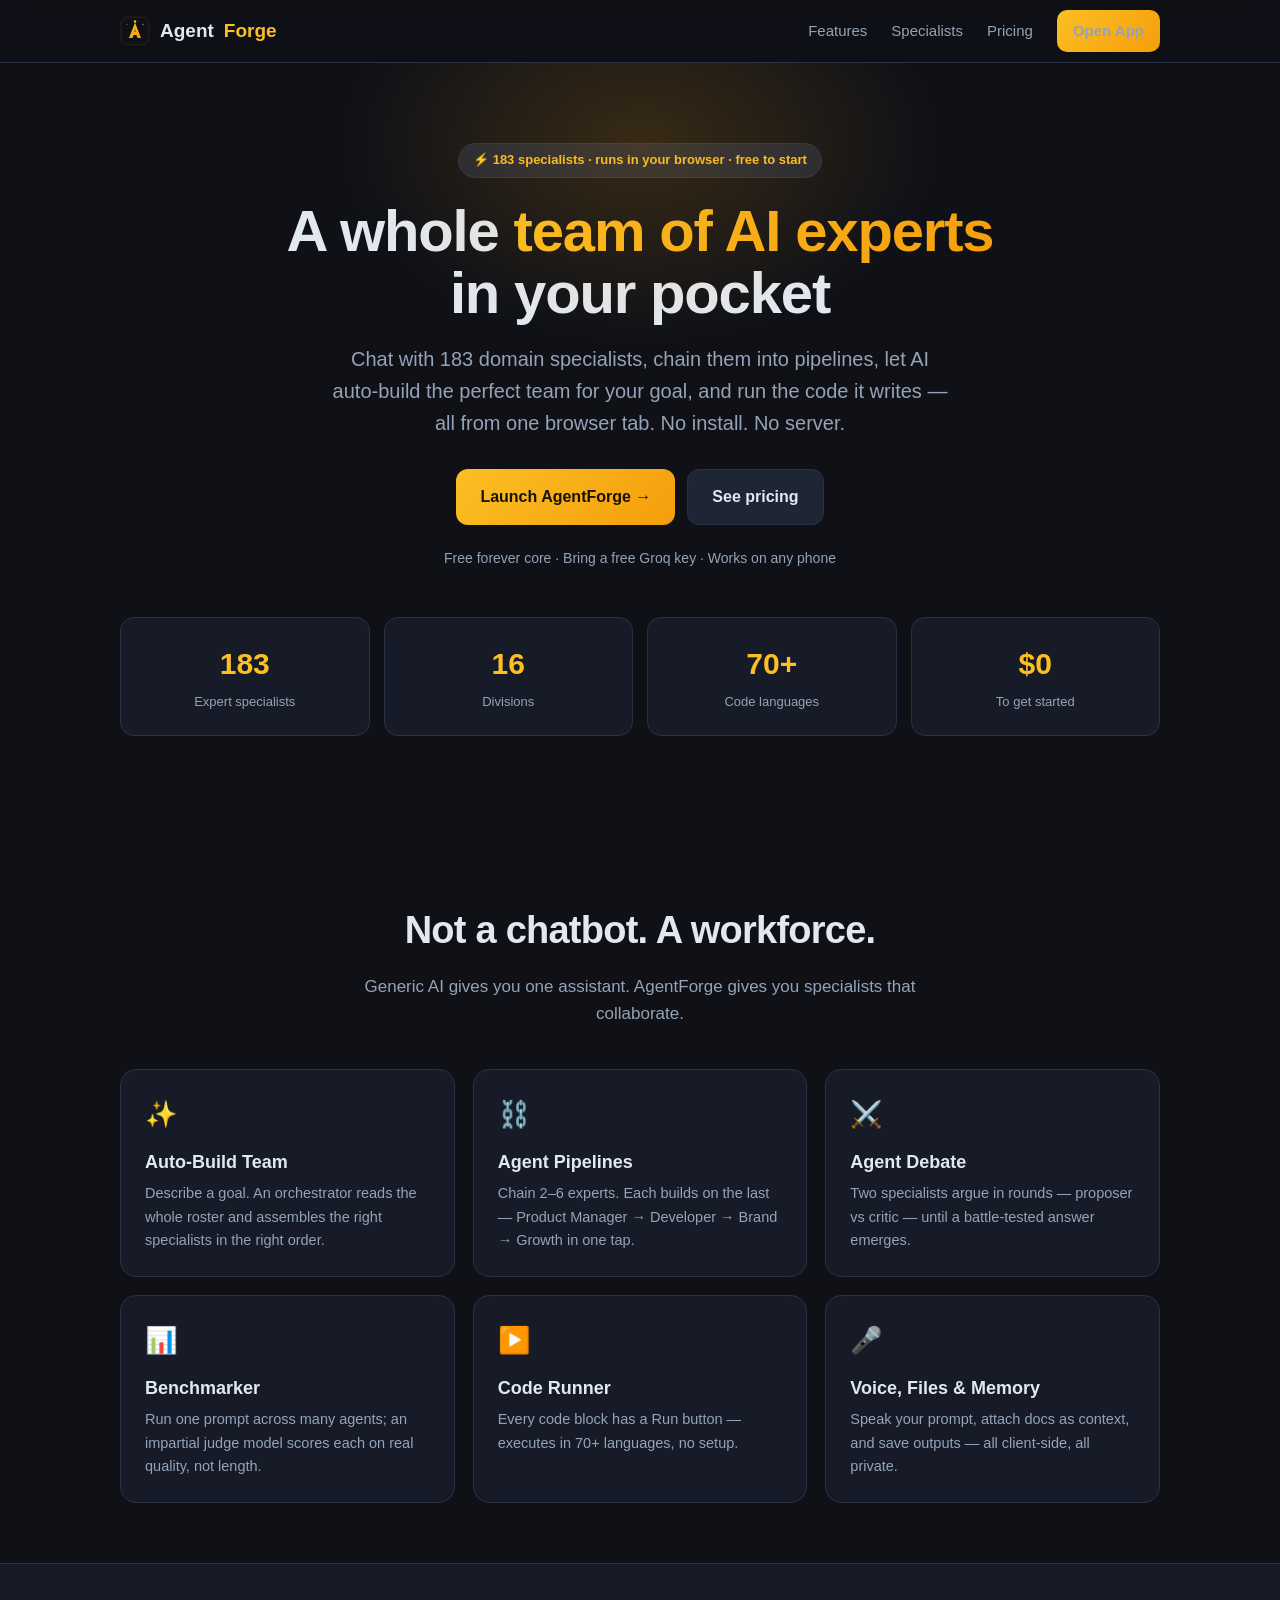
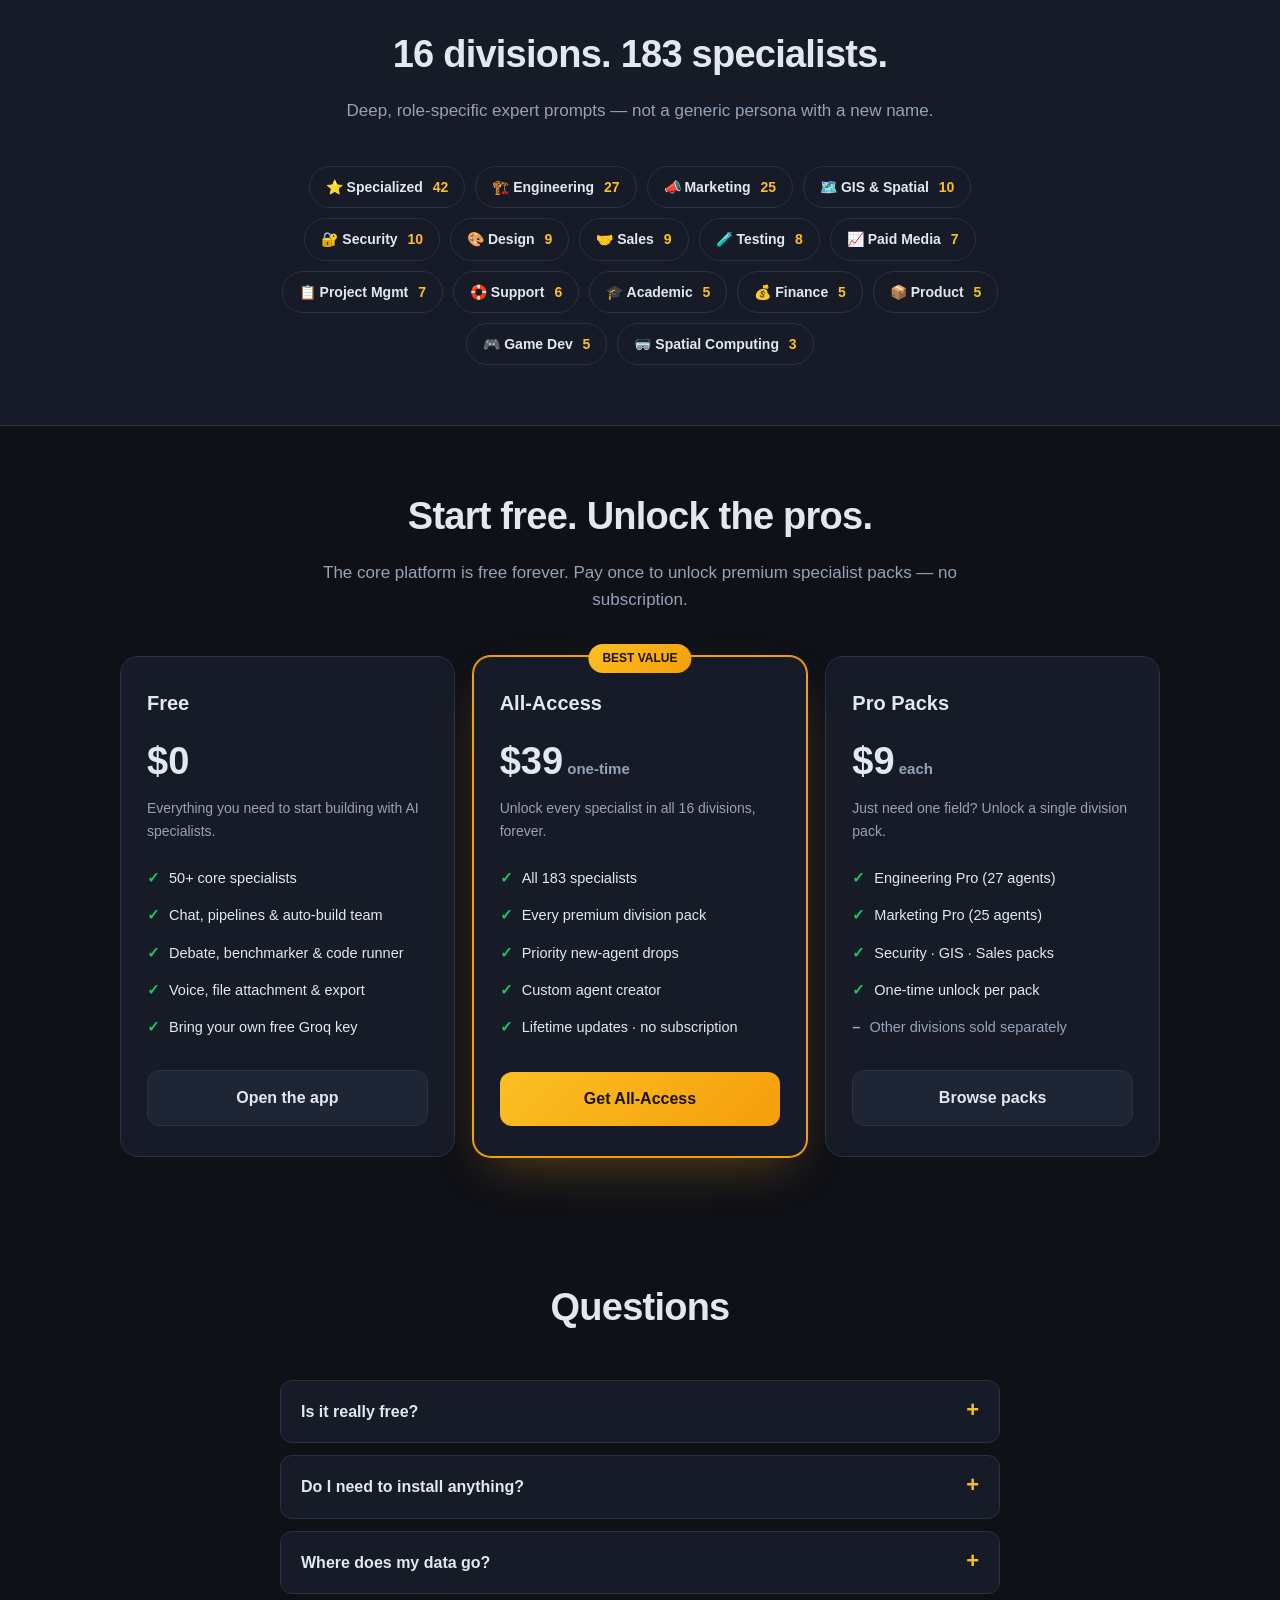
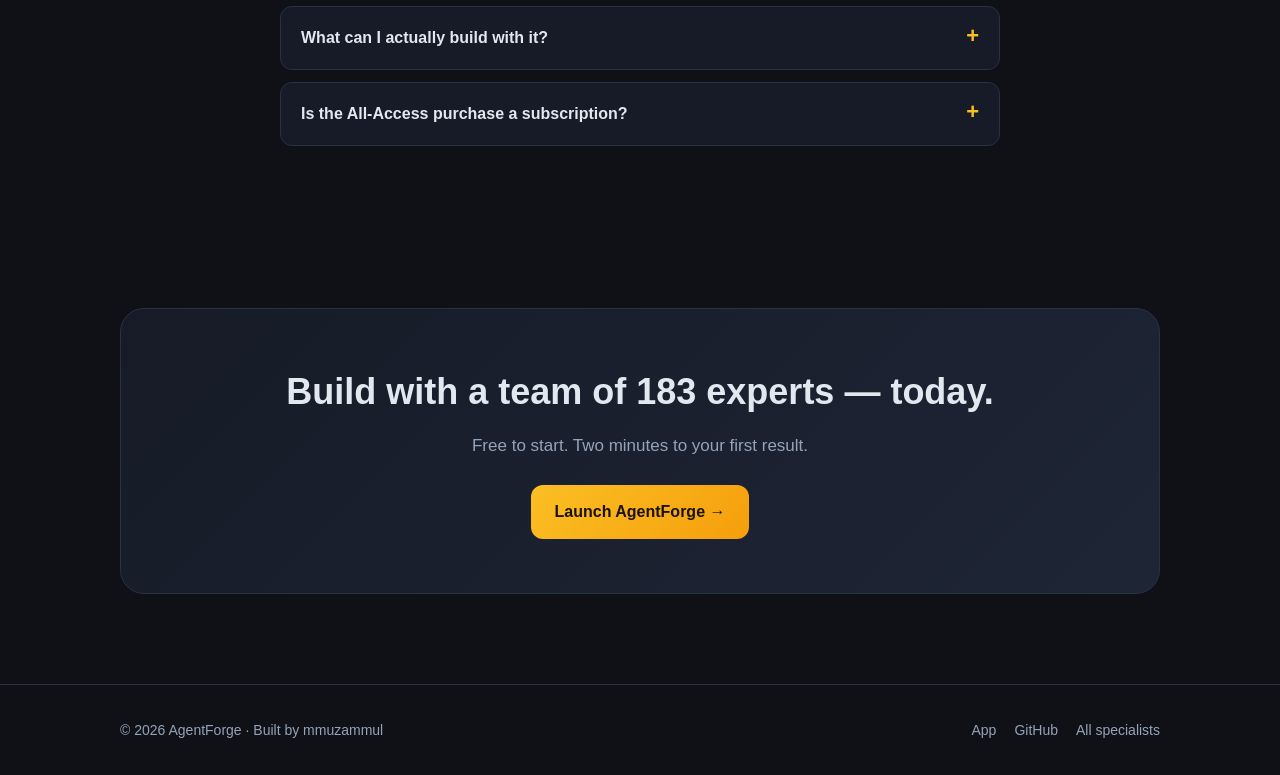
==== landing.html @ 8cb256bb "Add PWA support and marketing landing page - PWA: manifest, service worker (offline shell + runtime " ====
<!DOCTYPE html>
<html lang="en">
<head>
<meta charset="UTF-8"/>
<meta name="viewport" content="width=device-width,initial-scale=1,viewport-fit=cover"/>
<title>AgentForge — 183 AI Specialists in Your Browser</title>
<meta name="description" content="183 expert AI specialists, agent pipelines, auto-built teams, debate, and a code runner — all running in your browser. Free to start."/>
<link rel="icon" type="image/png" sizes="32x32" href="assets/favicon-32.png"/>
<link rel="apple-touch-icon" href="assets/apple-touch-icon.png"/>
<meta name="theme-color" content="#0f1117"/>
<!-- Open Graph / social sharing -->
<meta property="og:type" content="website"/>
<meta property="og:title" content="AgentForge — 183 AI Specialists in Your Browser"/>
<meta property="og:description" content="Agent pipelines, auto-built teams, debate, and a code runner. Free to start, runs in your browser."/>
<meta property="og:image" content="assets/icon-512.png"/>
<meta property="og:url" content="https://mmuzammul.github.io/Agi-forge/landing.html"/>
<meta name="twitter:card" content="summary_large_image"/>
<style>
*{box-sizing:border-box;margin:0;padding:0}
:root{
  --bg:#0f1117;--bg2:#161b27;--bg3:#1e2535;--border:#2a3145;
  --text:#e2e8f0;--text2:#94a3b8;--accent:#f59e0b;--accent2:#fbbf24;--green:#22c55e;
}
html{scroll-behavior:smooth}
body{font-family:-apple-system,BlinkMacSystemFont,'Segoe UI',Roboto,sans-serif;background:var(--bg);color:var(--text);line-height:1.6;-webkit-font-smoothing:antialiased}
a{color:inherit;text-decoration:none}
.wrap{max-width:1080px;margin:0 auto;padding:0 20px}
.btn{display:inline-flex;align-items:center;gap:8px;font-weight:700;border-radius:12px;padding:14px 24px;font-size:16px;cursor:pointer;border:none;transition:transform .12s ease,filter .12s ease}
.btn:hover{transform:translateY(-2px)}
.btn-primary{background:linear-gradient(135deg,var(--accent2),var(--accent));color:#1a1205}
.btn-primary:hover{filter:brightness(1.06)}
.btn-ghost{background:var(--bg3);color:var(--text);border:1px solid var(--border)}

/* Nav */
nav{position:sticky;top:0;z-index:20;background:rgba(15,17,23,.82);backdrop-filter:blur(12px);border-bottom:1px solid var(--border)}
nav .wrap{display:flex;align-items:center;justify-content:space-between;height:62px}
.brand{display:flex;align-items:center;gap:10px;font-weight:800;font-size:19px}
.brand img{width:30px;height:30px}
.brand span{color:var(--accent2)}
.nav-links{display:flex;align-items:center;gap:24px}
.nav-links a{color:var(--text2);font-size:15px}
.nav-links a:hover{color:var(--text)}
.nav-cta{background:linear-gradient(135deg,var(--accent2),var(--accent));color:#1a1205;padding:9px 16px;border-radius:10px;font-weight:700}
@media(max-width:720px){.nav-links a:not(.nav-cta){display:none}}

/* Hero */
.hero{text-align:center;padding:80px 0 56px;position:relative;overflow:hidden}
.hero::before{content:"";position:absolute;top:-120px;left:50%;transform:translateX(-50%);width:600px;height:400px;background:radial-gradient(ellipse,rgba(245,158,11,.18),transparent 70%);pointer-events:none}
.pill{display:inline-block;background:var(--bg3);border:1px solid var(--border);color:var(--accent2);font-size:13px;font-weight:600;padding:6px 14px;border-radius:99px;margin-bottom:22px}
.hero h1{font-size:clamp(34px,6vw,58px);line-height:1.08;font-weight:850;letter-spacing:-.02em;margin-bottom:18px}
.hero h1 em{font-style:normal;background:linear-gradient(135deg,var(--accent2),var(--accent));-webkit-background-clip:text;background-clip:text;color:transparent}
.hero p.sub{font-size:clamp(16px,2.4vw,20px);color:var(--text2);max-width:620px;margin:0 auto 30px}
.cta-row{display:flex;gap:12px;justify-content:center;flex-wrap:wrap}
.trust{margin-top:22px;color:var(--text2);font-size:14px}

/* Stats */
.stats{display:grid;grid-template-columns:repeat(4,1fr);gap:14px;margin:48px 0}
.stat{background:var(--bg2);border:1px solid var(--border);border-radius:14px;padding:22px 14px;text-align:center}
.stat .n{font-size:30px;font-weight:850;color:var(--accent2)}
.stat .l{font-size:13px;color:var(--text2);margin-top:4px}
@media(max-width:600px){.stats{grid-template-columns:repeat(2,1fr)}}

/* Sections */
section{padding:60px 0}
.sec-head{text-align:center;max-width:640px;margin:0 auto 42px}
.sec-head h2{font-size:clamp(26px,4vw,38px);font-weight:800;letter-spacing:-.02em;margin-bottom:12px}
.sec-head p{color:var(--text2);font-size:17px}

/* Features grid */
.grid{display:grid;grid-template-columns:repeat(3,1fr);gap:18px}
@media(max-width:860px){.grid{grid-template-columns:repeat(2,1fr)}}
@media(max-width:560px){.grid{grid-template-columns:1fr}}
.card{background:var(--bg2);border:1px solid var(--border);border-radius:16px;padding:24px;transition:border-color .15s ease,transform .15s ease}
.card:hover{border-color:var(--accent);transform:translateY(-3px)}
.card .ico{font-size:26px;margin-bottom:12px}
.card h3{font-size:18px;margin-bottom:6px}
.card p{color:var(--text2);font-size:14.5px}

/* Divisions */
.divs{display:flex;flex-wrap:wrap;gap:10px;justify-content:center;max-width:760px;margin:0 auto}
.chip{background:var(--bg2);border:1px solid var(--border);border-radius:99px;padding:9px 16px;font-size:14px;font-weight:600}
.chip b{color:var(--accent2);margin-left:6px}

/* Pricing */
.prices{display:grid;grid-template-columns:repeat(3,1fr);gap:18px;align-items:stretch}
@media(max-width:860px){.prices{grid-template-columns:1fr}}
.price{background:var(--bg2);border:1px solid var(--border);border-radius:18px;padding:30px 26px;display:flex;flex-direction:column}
.price.feat{border-color:var(--accent);box-shadow:0 0 0 1px var(--accent),0 20px 50px -20px rgba(245,158,11,.4);position:relative}
.price .tag{position:absolute;top:-13px;left:50%;transform:translateX(-50%);background:linear-gradient(135deg,var(--accent2),var(--accent));color:#1a1205;font-size:12px;font-weight:800;padding:5px 14px;border-radius:99px}
.price h3{font-size:20px;margin-bottom:6px}
.price .amt{font-size:38px;font-weight:850;margin:6px 0}
.price .amt small{font-size:15px;color:var(--text2);font-weight:600}
.price .desc{color:var(--text2);font-size:14px;margin-bottom:18px;min-height:40px}
.price ul{list-style:none;margin:0 0 24px;flex:1}
.price li{padding:7px 0;font-size:14.5px;display:flex;gap:9px;align-items:flex-start}
.price li::before{content:"✓";color:var(--green);font-weight:800}
.price li.off{color:var(--text2)}
.price li.off::before{content:"–";color:var(--text2)}
.price .btn{width:100%;justify-content:center}

/* FAQ */
.faq{max-width:760px;margin:0 auto}
details{background:var(--bg2);border:1px solid var(--border);border-radius:12px;padding:18px 20px;margin-bottom:12px}
details summary{font-weight:700;cursor:pointer;font-size:16px;list-style:none;display:flex;justify-content:space-between}
details summary::after{content:"+";color:var(--accent2);font-size:22px;line-height:1}
details[open] summary::after{content:"−"}
details p{color:var(--text2);margin-top:12px;font-size:15px}

/* Final CTA */
.final{text-align:center;background:linear-gradient(135deg,var(--bg2),var(--bg3));border:1px solid var(--border);border-radius:24px;padding:54px 24px;margin:30px 0}
.final h2{font-size:clamp(26px,4vw,36px);font-weight:850;margin-bottom:12px}
.final p{color:var(--text2);font-size:17px;margin-bottom:26px}

footer{border-top:1px solid var(--border);padding:34px 0;color:var(--text2);font-size:14px}
footer .wrap{display:flex;justify-content:space-between;flex-wrap:wrap;gap:14px}
footer a{color:var(--text2)}footer a:hover{color:var(--text)}
</style>
</head>
<body>

<nav><div class="wrap">
  <a class="brand" href="#top"><img src="assets/logo.svg" alt=""/>Agent<span>Forge</span></a>
  <div class="nav-links">
    <a href="#features">Features</a>
    <a href="#roster">Specialists</a>
    <a href="#pricing">Pricing</a>
    <a class="nav-cta" href="index.html">Open App</a>
  </div>
</div></nav>

<header class="hero" id="top"><div class="wrap">
  <div class="pill">⚡ 183 specialists · runs in your browser · free to start</div>
  <h1>A whole <em>team of AI experts</em><br/>in your pocket</h1>
  <p class="sub">Chat with 183 domain specialists, chain them into pipelines, let AI auto-build the perfect team for your goal, and run the code it writes — all from one browser tab. No install. No server.</p>
  <div class="cta-row">
    <a class="btn btn-primary" href="index.html">Launch AgentForge →</a>
    <a class="btn btn-ghost" href="#pricing">See pricing</a>
  </div>
  <div class="trust">Free forever core · Bring a free Groq key · Works on any phone</div>

  <div class="stats">
    <div class="stat"><div class="n">183</div><div class="l">Expert specialists</div></div>
    <div class="stat"><div class="n">16</div><div class="l">Divisions</div></div>
    <div class="stat"><div class="n">70+</div><div class="l">Code languages</div></div>
    <div class="stat"><div class="n">$0</div><div class="l">To get started</div></div>
  </div>
</div></header>

<section id="features"><div class="wrap">
  <div class="sec-head">
    <h2>Not a chatbot. A workforce.</h2>
    <p>Generic AI gives you one assistant. AgentForge gives you specialists that collaborate.</p>
  </div>
  <div class="grid">
    <div class="card"><div class="ico">✨</div><h3>Auto-Build Team</h3><p>Describe a goal. An orchestrator reads the whole roster and assembles the right specialists in the right order.</p></div>
    <div class="card"><div class="ico">⛓️</div><h3>Agent Pipelines</h3><p>Chain 2–6 experts. Each builds on the last — Product Manager → Developer → Brand → Growth in one tap.</p></div>
    <div class="card"><div class="ico">⚔️</div><h3>Agent Debate</h3><p>Two specialists argue in rounds — proposer vs critic — until a battle-tested answer emerges.</p></div>
    <div class="card"><div class="ico">📊</div><h3>Benchmarker</h3><p>Run one prompt across many agents; an impartial judge model scores each on real quality, not length.</p></div>
    <div class="card"><div class="ico">▶️</div><h3>Code Runner</h3><p>Every code block has a Run button — executes in 70+ languages, no setup.</p></div>
    <div class="card"><div class="ico">🎤</div><h3>Voice, Files & Memory</h3><p>Speak your prompt, attach docs as context, and save outputs — all client-side, all private.</p></div>
  </div>
</div></section>

<section id="roster" style="background:var(--bg2);border-block:1px solid var(--border)"><div class="wrap">
  <div class="sec-head">
    <h2>16 divisions. 183 specialists.</h2>
    <p>Deep, role-specific expert prompts — not a generic persona with a new name.</p>
  </div>
  <div class="divs">
    <div class="chip">⭐ Specialized <b>42</b></div>
    <div class="chip">🏗️ Engineering <b>27</b></div>
    <div class="chip">📣 Marketing <b>25</b></div>
    <div class="chip">🗺️ GIS & Spatial <b>10</b></div>
    <div class="chip">🔐 Security <b>10</b></div>
    <div class="chip">🎨 Design <b>9</b></div>
    <div class="chip">🤝 Sales <b>9</b></div>
    <div class="chip">🧪 Testing <b>8</b></div>
    <div class="chip">📈 Paid Media <b>7</b></div>
    <div class="chip">📋 Project Mgmt <b>7</b></div>
    <div class="chip">🛟 Support <b>6</b></div>
    <div class="chip">🎓 Academic <b>5</b></div>
    <div class="chip">💰 Finance <b>5</b></div>
    <div class="chip">📦 Product <b>5</b></div>
    <div class="chip">🎮 Game Dev <b>5</b></div>
    <div class="chip">🥽 Spatial Computing <b>3</b></div>
  </div>
</div></section>

<section id="pricing"><div class="wrap">
  <div class="sec-head">
    <h2>Start free. Unlock the pros.</h2>
    <p>The core platform is free forever. Pay once to unlock premium specialist packs — no subscription.</p>
  </div>
  <div class="prices">
    <div class="price">
      <h3>Free</h3>
      <div class="amt">$0</div>
      <div class="desc">Everything you need to start building with AI specialists.</div>
      <ul>
        <li>50+ core specialists</li>
        <li>Chat, pipelines & auto-build team</li>
        <li>Debate, benchmarker & code runner</li>
        <li>Voice, file attachment & export</li>
        <li>Bring your own free Groq key</li>
      </ul>
      <a class="btn btn-ghost" href="index.html">Open the app</a>
    </div>
    <div class="price feat">
      <div class="tag">BEST VALUE</div>
      <h3>All-Access</h3>
      <div class="amt">$39<small> one-time</small></div>
      <div class="desc">Unlock every specialist in all 16 divisions, forever.</div>
      <ul>
        <li>All 183 specialists</li>
        <li>Every premium division pack</li>
        <li>Priority new-agent drops</li>
        <li>Custom agent creator</li>
        <li>Lifetime updates · no subscription</li>
      </ul>
      <a class="btn btn-primary" href="#" data-buy="all-access">Get All-Access</a>
    </div>
    <div class="price">
      <h3>Pro Packs</h3>
      <div class="amt">$9<small> each</small></div>
      <div class="desc">Just need one field? Unlock a single division pack.</div>
      <ul>
        <li>Engineering Pro (27 agents)</li>
        <li>Marketing Pro (25 agents)</li>
        <li>Security · GIS · Sales packs</li>
        <li>One-time unlock per pack</li>
        <li class="off">Other divisions sold separately</li>
      </ul>
      <a class="btn btn-ghost" href="#" data-buy="packs">Browse packs</a>
    </div>
  </div>
</div></section>

<section><div class="wrap faq">
  <div class="sec-head"><h2>Questions</h2></div>
  <details><summary>Is it really free?</summary><p>Yes. The core app and 50+ specialists are free forever. You connect your own free Groq API key (no credit card) and you're running. Premium specialist packs are an optional one-time purchase.</p></details>
  <details><summary>Do I need to install anything?</summary><p>No. AgentForge runs entirely in your browser. On mobile you can tap "Add to Home Screen" to use it like a native app, with offline support.</p></details>
  <details><summary>Where does my data go?</summary><p>Nowhere we control. There's no backend — your API key, chats, and memory live in your browser's local storage. The only network calls are to your AI provider and optional search/code-execution services.</p></details>
  <details><summary>What can I actually build with it?</summary><p>Product launches, marketing campaigns, code and architecture, security reviews, GIS analysis, financial models, game design docs — anything the 183 specialists cover, often by chaining several together in a pipeline.</p></details>
  <details><summary>Is the All-Access purchase a subscription?</summary><p>No. It's a one-time payment that unlocks every specialist plus lifetime updates.</p></details>
</div></section>

<section><div class="wrap">
  <div class="final">
    <h2>Build with a team of 183 experts — today.</h2>
    <p>Free to start. Two minutes to your first result.</p>
    <a class="btn btn-primary" href="index.html">Launch AgentForge →</a>
  </div>
</div></section>

<footer><div class="wrap">
  <div>© 2026 AgentForge · Built by mmuzammul</div>
  <div style="display:flex;gap:18px">
    <a href="index.html">App</a>
    <a href="https://github.com/MMUZAMMUL/Agi-forge">GitHub</a>
    <a href="docs/AGENTS.md">All specialists</a>
  </div>
</div></footer>

<script>
/* Wire purchase buttons to your storefront (Gumroad / Lemon Squeezy).
   Replace the URLs below with your real product links when ready. */
const STORE = {
  'all-access': '', // e.g. 'https://yourname.gumroad.com/l/agentforge-all'
  'packs':      ''  // e.g. 'https://yourname.gumroad.com/agentforge'
};
document.querySelectorAll('[data-buy]').forEach(el=>{
  el.addEventListener('click',e=>{
    const url=STORE[el.dataset.buy];
    if(url){ e.preventDefault(); window.location.href=url; }
    else{ e.preventDefault(); alert('Storefront coming soon — connect your Gumroad/Lemon Squeezy link in landing.html.'); }
  });
});
</script>
</body>
</html>
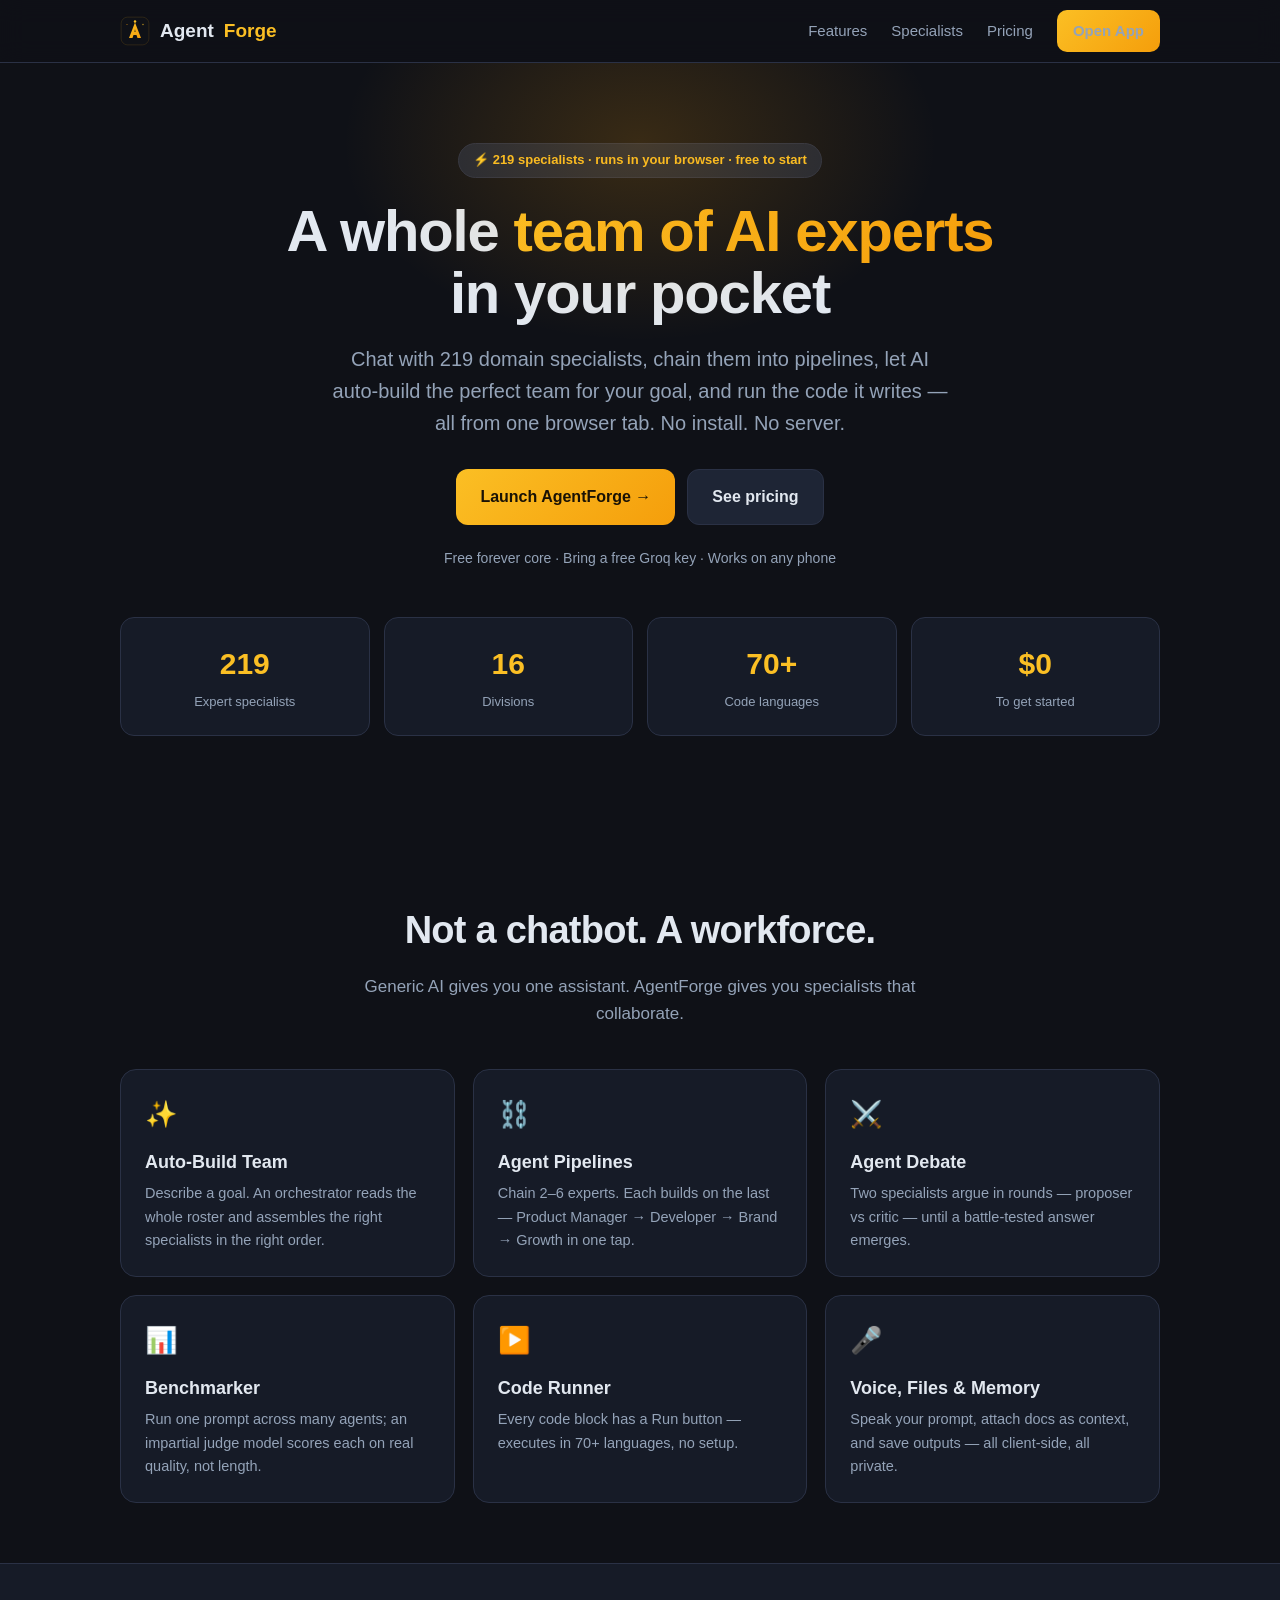
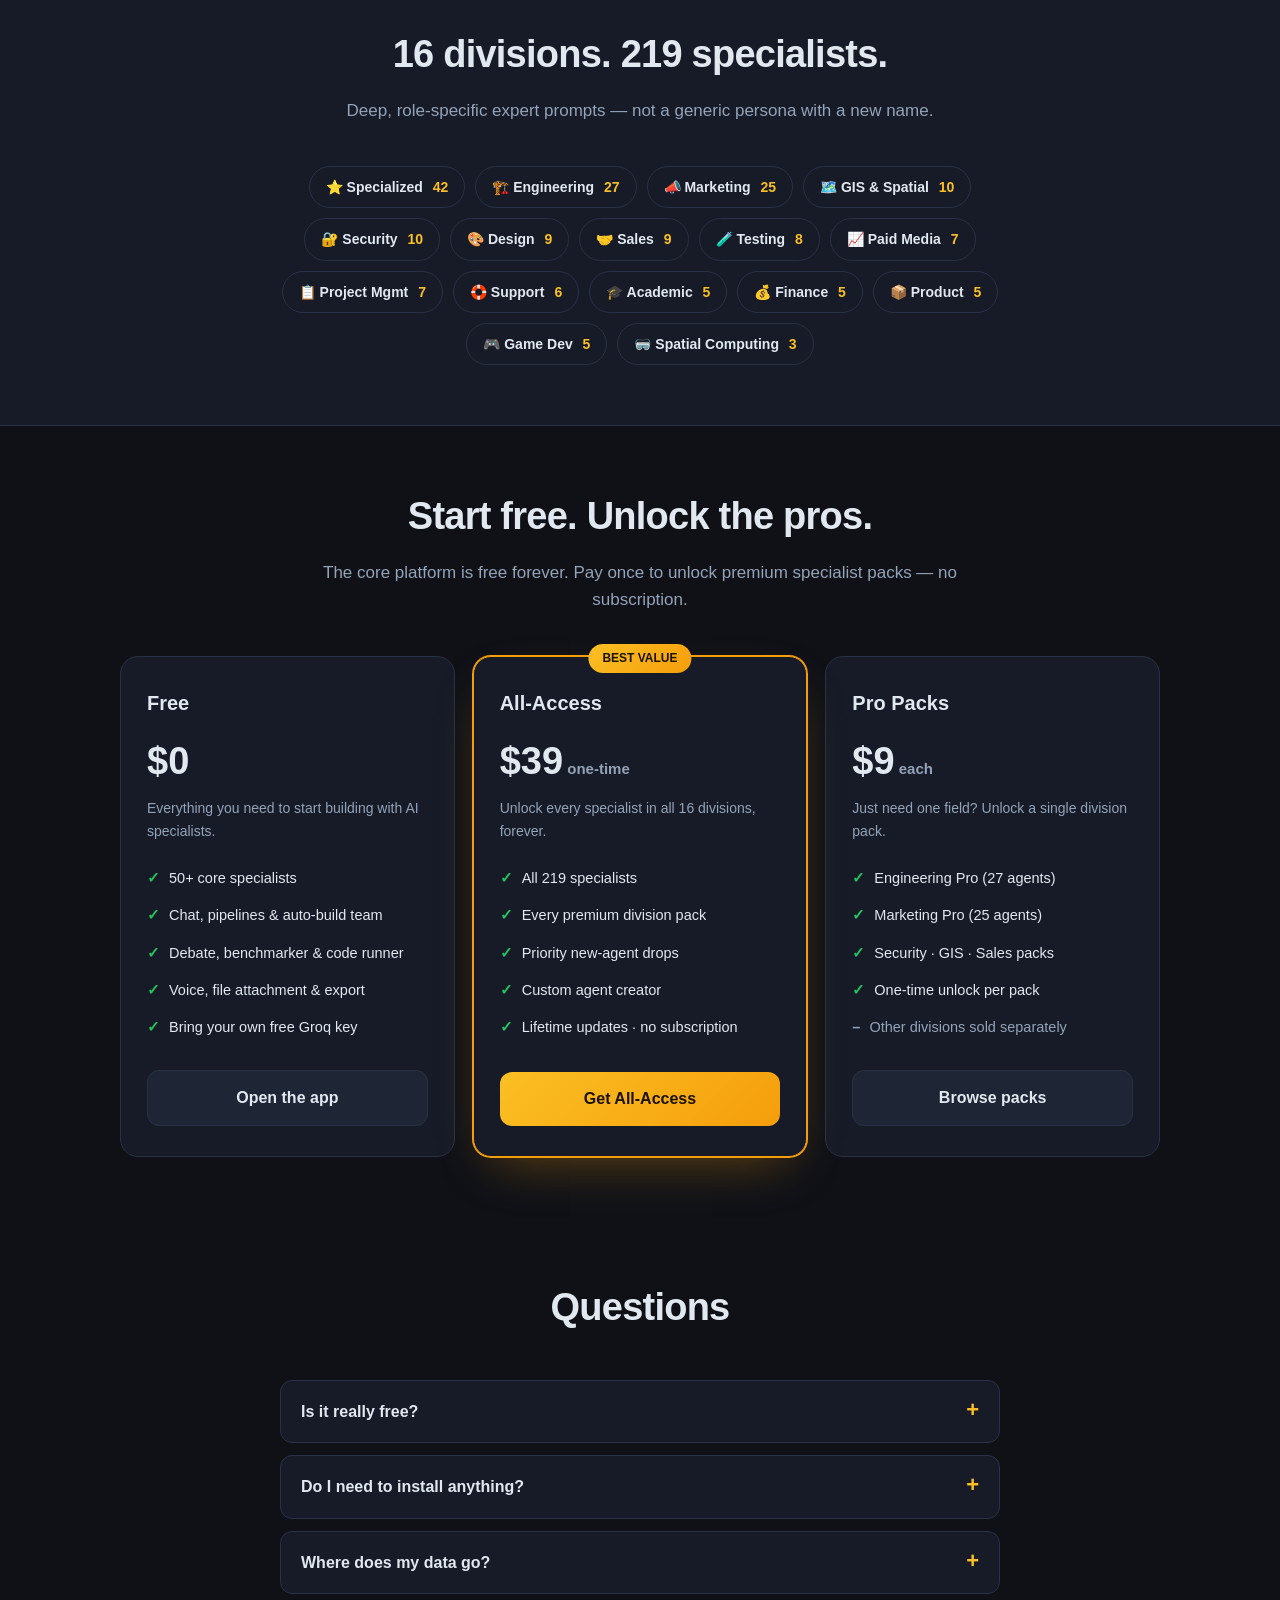
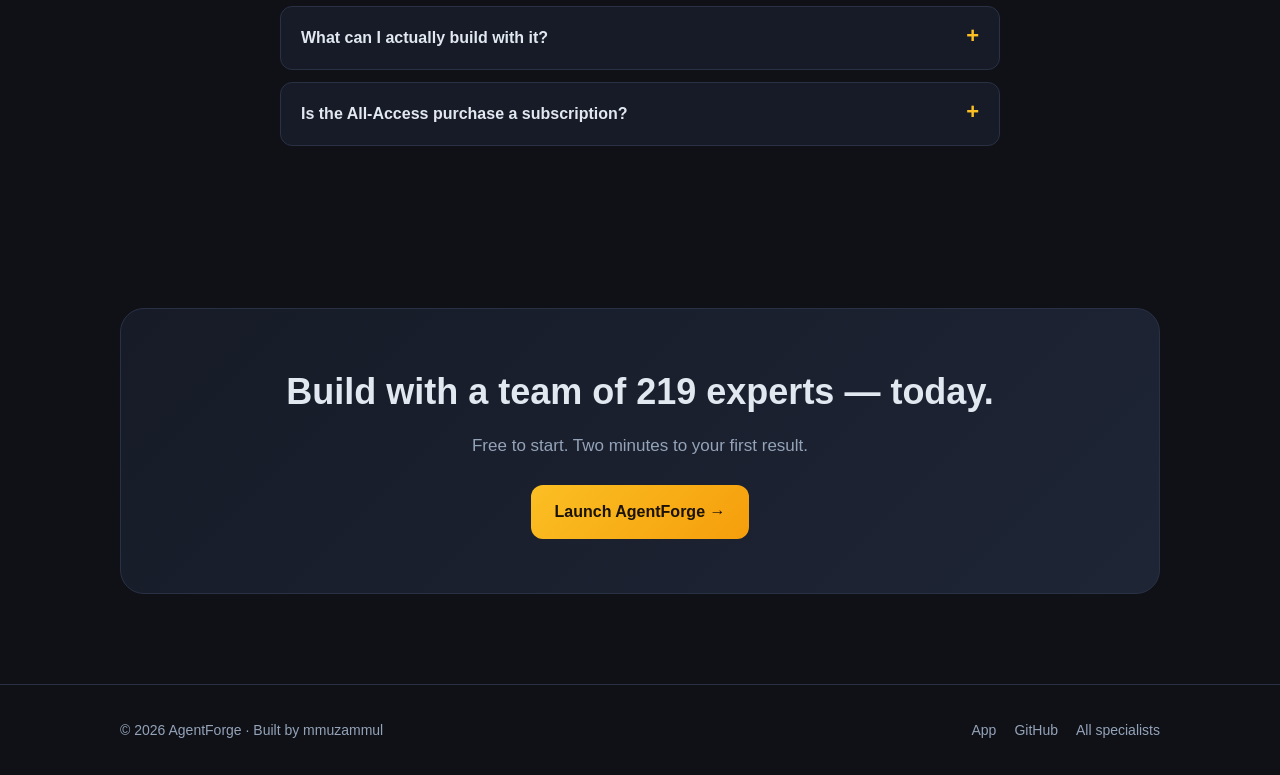
==== commit dd67f46f: "Add 3 agents (batch 2) and update all 183→219 agent counts across UI - Register engineering-api-desi" ====
--- a/landing.html
+++ b/landing.html
@@ -3,18 +3,23 @@
 <head>
 <meta charset="UTF-8"/>
 <meta name="viewport" content="width=device-width,initial-scale=1,viewport-fit=cover"/>
-<title>AgentForge — 183 AI Specialists in Your Browser</title>
-<meta name="description" content="183 expert AI specialists, agent pipelines, auto-built teams, debate, and a code runner — all running in your browser. Free to start."/>
+<title>AgentForge — 219 AI Specialists in Your Browser</title>
+<meta name="description" content="219 expert AI specialists, agent pipelines, auto-built teams, debate, and a code runner — all running in your browser. Free to start."/>
+<meta name="keywords" content="AI agents, AI specialists, agentic AI, AI team builder, multi-agent AI, AI pipeline, free AI tool, mobile AI app, AI assistant, AI for business"/>
+<link rel="canonical" href="https://mmuzammul.github.io/Agi-forge/landing.html"/>
 <link rel="icon" type="image/png" sizes="32x32" href="assets/favicon-32.png"/>
 <link rel="apple-touch-icon" href="assets/apple-touch-icon.png"/>
 <meta name="theme-color" content="#0f1117"/>
 <!-- Open Graph / social sharing -->
 <meta property="og:type" content="website"/>
-<meta property="og:title" content="AgentForge — 183 AI Specialists in Your Browser"/>
+<meta property="og:title" content="AgentForge — 219 AI Specialists in Your Browser"/>
 <meta property="og:description" content="Agent pipelines, auto-built teams, debate, and a code runner. Free to start, runs in your browser."/>
 <meta property="og:image" content="assets/icon-512.png"/>
 <meta property="og:url" content="https://mmuzammul.github.io/Agi-forge/landing.html"/>
 <meta name="twitter:card" content="summary_large_image"/>
+<script type="application/ld+json">
+{"@context":"https://schema.org","@type":"SoftwareApplication","name":"AgentForge","applicationCategory":"BusinessApplication","operatingSystem":"Any (web browser)","url":"https://mmuzammul.github.io/Agi-forge/","description":"219 expert AI specialists, agent pipelines, auto-built teams, debate, and a code runner — all running in your browser. Free to start.","offers":{"@type":"Offer","price":"0","priceCurrency":"USD"}}
+</script>
 <style>
 *{box-sizing:border-box;margin:0;padding:0}
 :root{
@@ -129,9 +134,9 @@
 </div></nav>
 
 <header class="hero" id="top"><div class="wrap">
-  <div class="pill">⚡ 183 specialists · runs in your browser · free to start</div>
+  <div class="pill">⚡ 219 specialists · runs in your browser · free to start</div>
   <h1>A whole <em>team of AI experts</em><br/>in your pocket</h1>
-  <p class="sub">Chat with 183 domain specialists, chain them into pipelines, let AI auto-build the perfect team for your goal, and run the code it writes — all from one browser tab. No install. No server.</p>
+  <p class="sub">Chat with 219 domain specialists, chain them into pipelines, let AI auto-build the perfect team for your goal, and run the code it writes — all from one browser tab. No install. No server.</p>
   <div class="cta-row">
     <a class="btn btn-primary" href="index.html">Launch AgentForge →</a>
     <a class="btn btn-ghost" href="#pricing">See pricing</a>
@@ -139,7 +144,7 @@
   <div class="trust">Free forever core · Bring a free Groq key · Works on any phone</div>
 
   <div class="stats">
-    <div class="stat"><div class="n">183</div><div class="l">Expert specialists</div></div>
+    <div class="stat"><div class="n">219</div><div class="l">Expert specialists</div></div>
     <div class="stat"><div class="n">16</div><div class="l">Divisions</div></div>
     <div class="stat"><div class="n">70+</div><div class="l">Code languages</div></div>
     <div class="stat"><div class="n">$0</div><div class="l">To get started</div></div>
@@ -163,7 +168,7 @@
 
 <section id="roster" style="background:var(--bg2);border-block:1px solid var(--border)"><div class="wrap">
   <div class="sec-head">
-    <h2>16 divisions. 183 specialists.</h2>
+    <h2>16 divisions. 219 specialists.</h2>
     <p>Deep, role-specific expert prompts — not a generic persona with a new name.</p>
   </div>
   <div class="divs">
@@ -211,7 +216,7 @@
       <div class="amt">$39<small> one-time</small></div>
       <div class="desc">Unlock every specialist in all 16 divisions, forever.</div>
       <ul>
-        <li>All 183 specialists</li>
+        <li>All 219 specialists</li>
         <li>Every premium division pack</li>
         <li>Priority new-agent drops</li>
         <li>Custom agent creator</li>
@@ -240,13 +245,13 @@
   <details><summary>Is it really free?</summary><p>Yes. The core app and 50+ specialists are free forever. You connect your own free Groq API key (no credit card) and you're running. Premium specialist packs are an optional one-time purchase.</p></details>
   <details><summary>Do I need to install anything?</summary><p>No. AgentForge runs entirely in your browser. On mobile you can tap "Add to Home Screen" to use it like a native app, with offline support.</p></details>
   <details><summary>Where does my data go?</summary><p>Nowhere we control. There's no backend — your API key, chats, and memory live in your browser's local storage. The only network calls are to your AI provider and optional search/code-execution services.</p></details>
-  <details><summary>What can I actually build with it?</summary><p>Product launches, marketing campaigns, code and architecture, security reviews, GIS analysis, financial models, game design docs — anything the 183 specialists cover, often by chaining several together in a pipeline.</p></details>
+  <details><summary>What can I actually build with it?</summary><p>Product launches, marketing campaigns, code and architecture, security reviews, GIS analysis, financial models, game design docs — anything the 219 specialists cover, often by chaining several together in a pipeline.</p></details>
   <details><summary>Is the All-Access purchase a subscription?</summary><p>No. It's a one-time payment that unlocks every specialist plus lifetime updates.</p></details>
 </div></section>
 
 <section><div class="wrap">
   <div class="final">
-    <h2>Build with a team of 183 experts — today.</h2>
+    <h2>Build with a team of 219 experts — today.</h2>
     <p>Free to start. Two minutes to your first result.</p>
     <a class="btn btn-primary" href="index.html">Launch AgentForge →</a>
   </div>
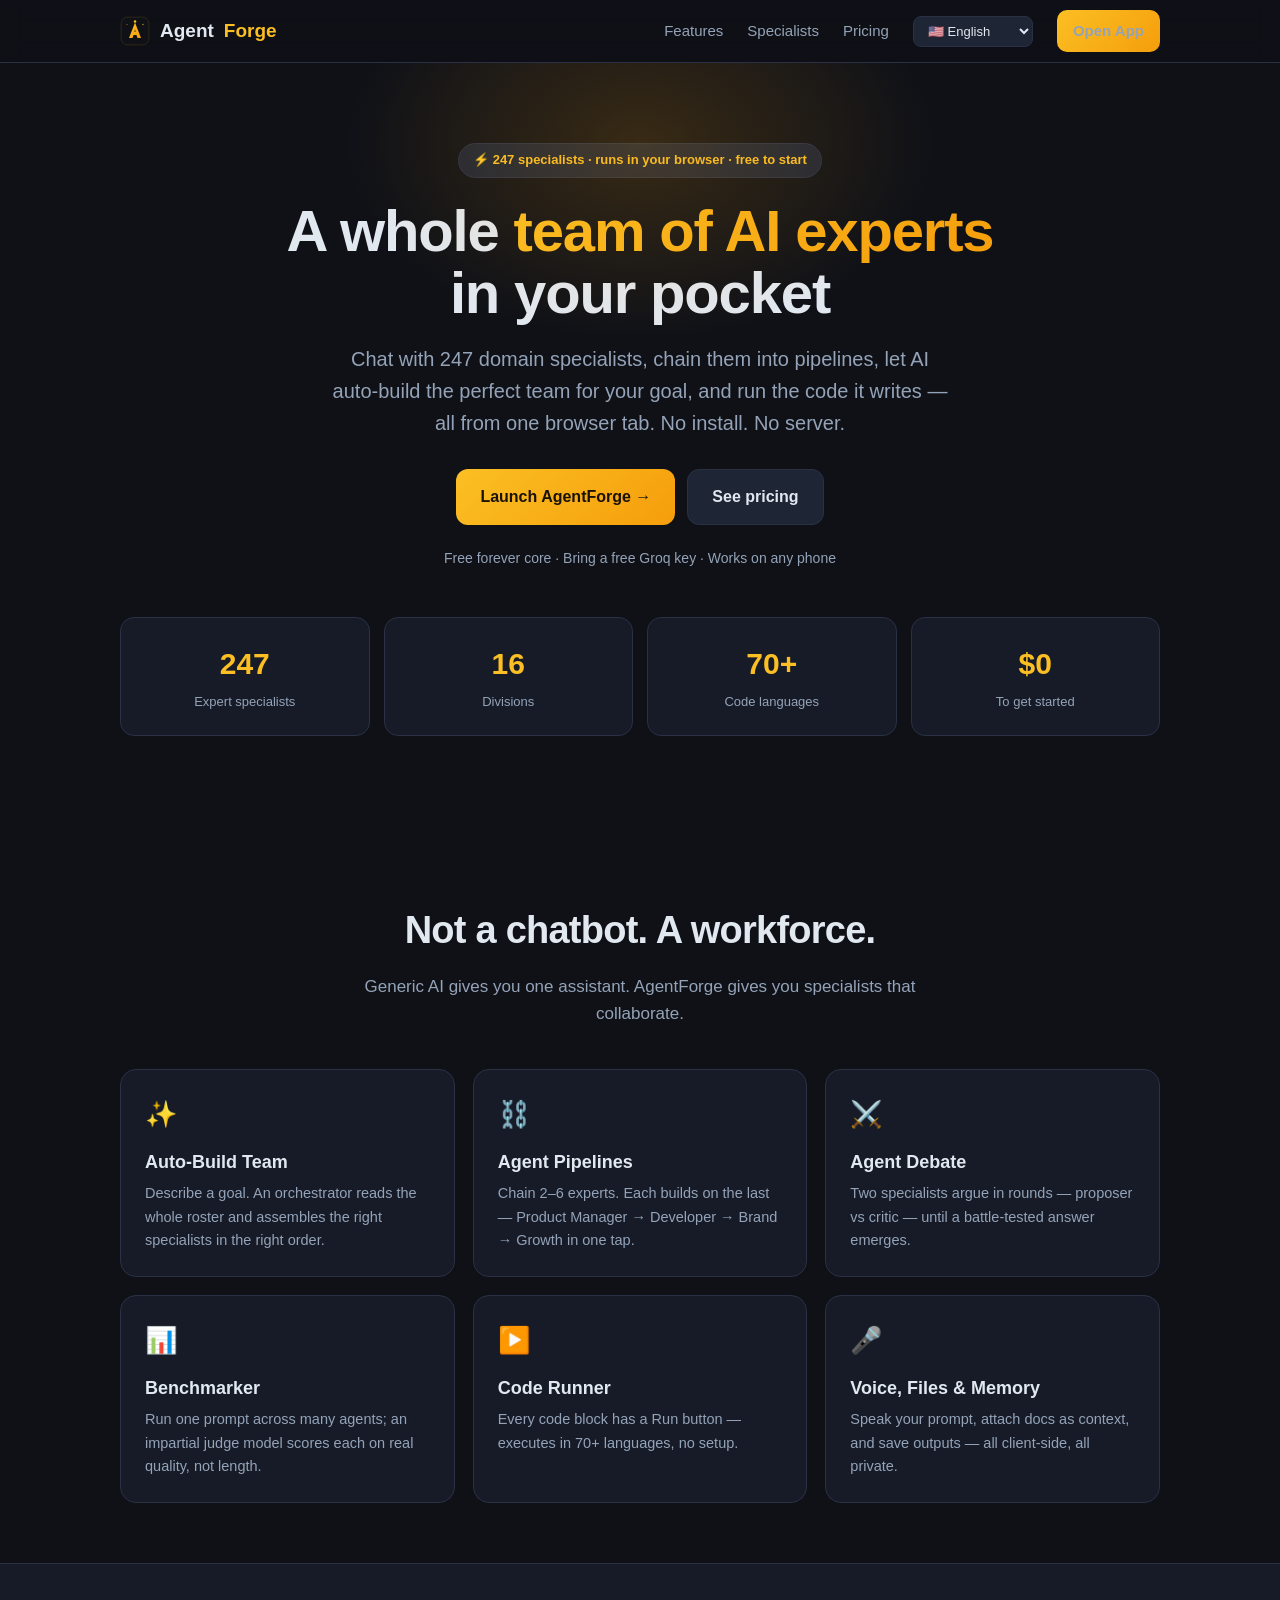
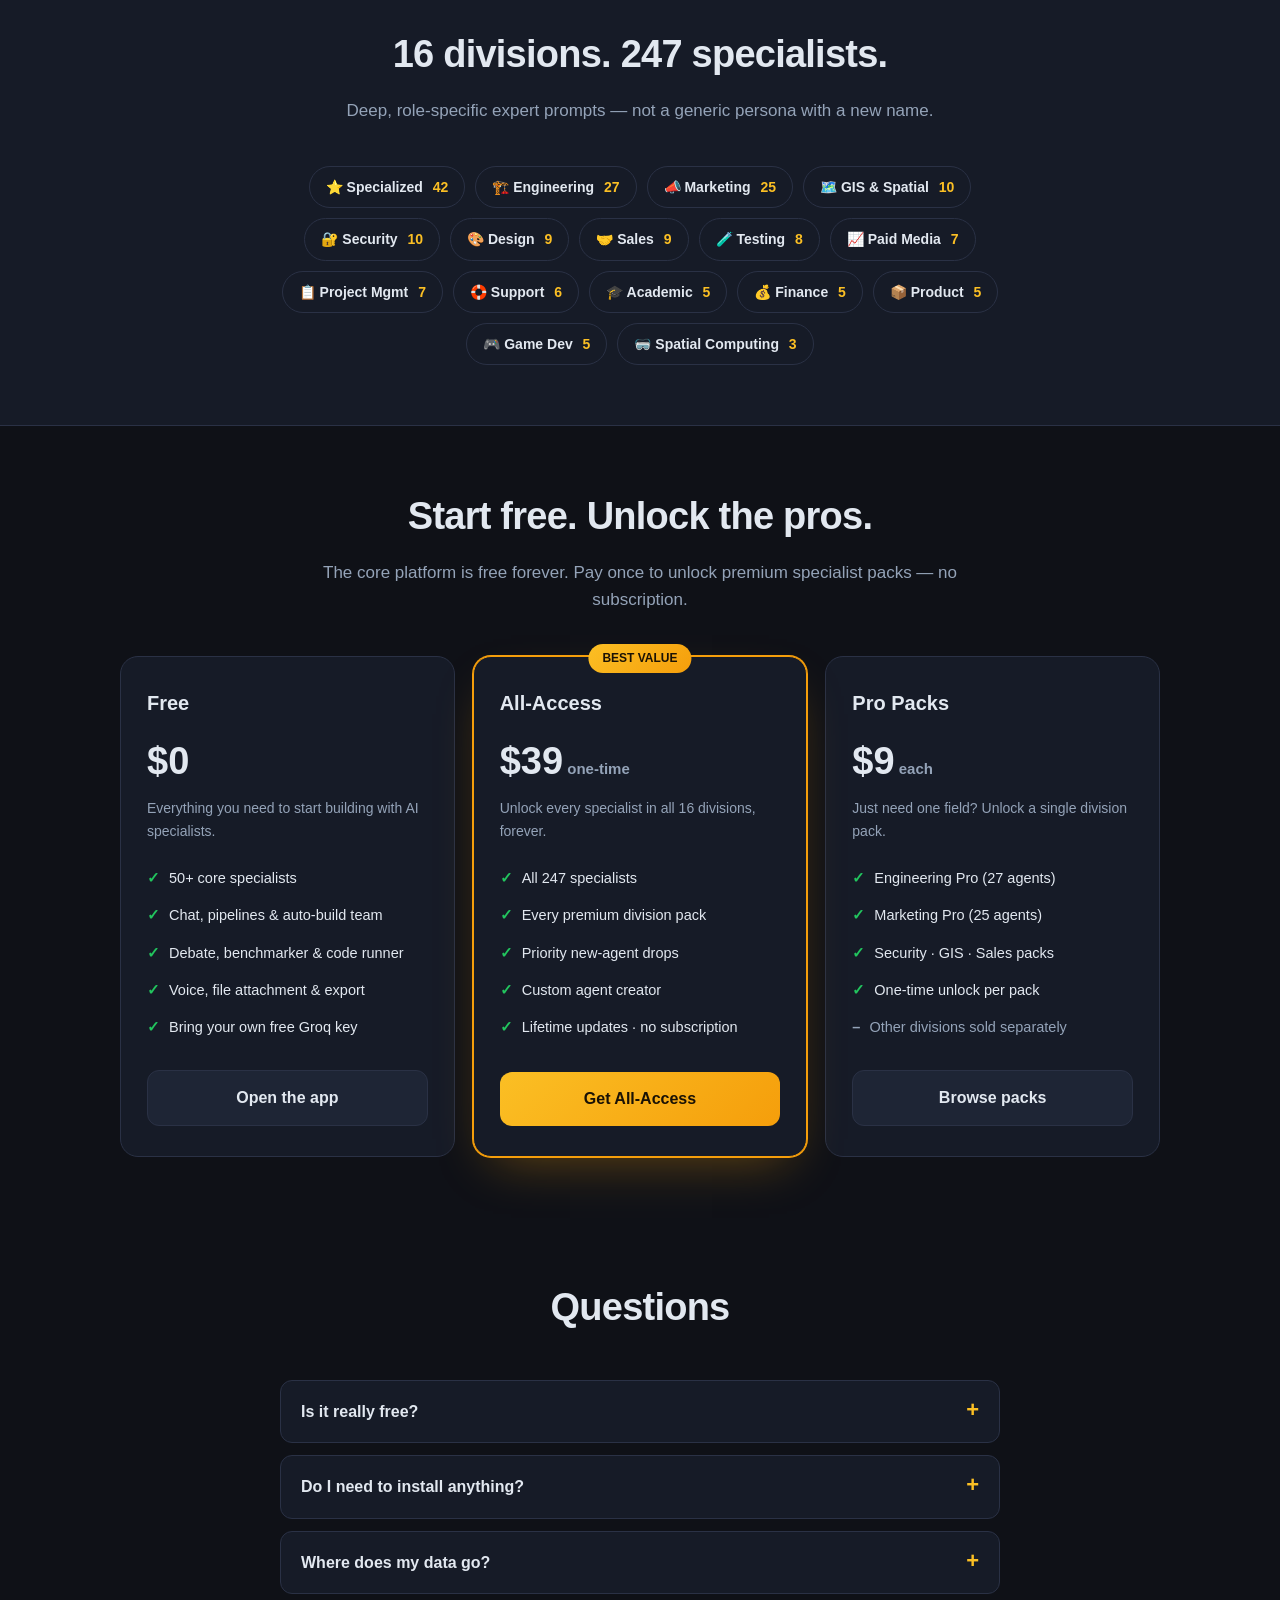
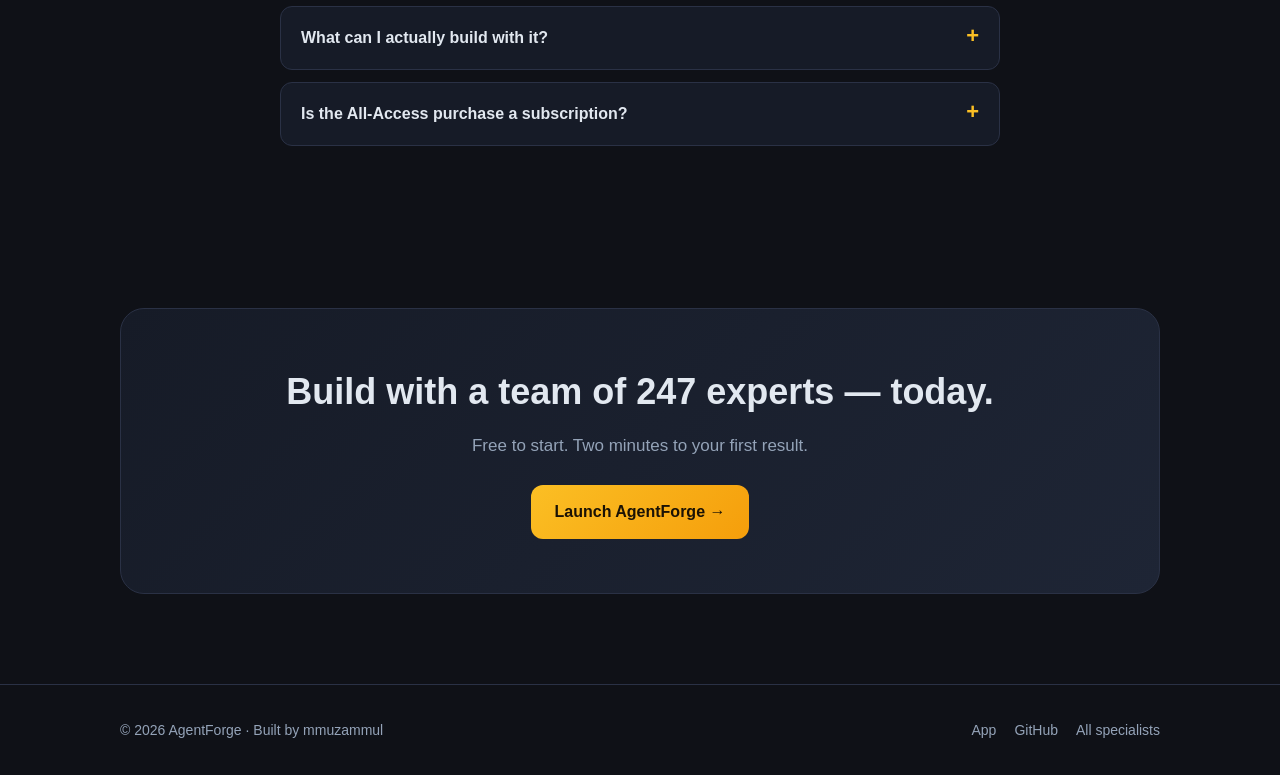
==== commit 91a8072f: "Add multi-language switcher to landing page (10 languages) Client-side data-i18n dictionary swap, no" ====
--- a/landing.html
+++ b/landing.html
@@ -3,22 +3,43 @@
 <head>
 <meta charset="UTF-8"/>
 <meta name="viewport" content="width=device-width,initial-scale=1,viewport-fit=cover"/>
-<title>AgentForge — 219 AI Specialists in Your Browser</title>
-<meta name="description" content="219 expert AI specialists, agent pipelines, auto-built teams, debate, and a code runner — all running in your browser. Free to start."/>
-<meta name="keywords" content="AI agents, AI specialists, agentic AI, AI team builder, multi-agent AI, AI pipeline, free AI tool, mobile AI app, AI assistant, AI for business"/>
+<title>AgentForge — 247 AI Specialists in Your Browser</title>
+<meta name="description" content="247 expert AI specialists, agent pipelines, auto-built teams, debate, and a code runner — all running in your browser. Free to start."/>
+<meta name="keywords" content="AI agents, AI specialists, agentic AI, AI team builder, multi-agent AI, AI pipeline, free AI tool, mobile AI app, AI assistant, AI for business, AI agent marketplace, auto-build AI team, AI agent debate, AI benchmarking, browser-based AI platform, no-code AI agents, Groq AI app, free AI specialists, AI workforce, multi-agent orchestration"/>
+<meta name="author" content="AgentForge"/>
+<meta name="robots" content="index, follow, max-image-preview:large, max-snippet:-1, max-video-preview:-1"/>
 <link rel="canonical" href="https://mmuzammul.github.io/Agi-forge/landing.html"/>
 <link rel="icon" type="image/png" sizes="32x32" href="assets/favicon-32.png"/>
 <link rel="apple-touch-icon" href="assets/apple-touch-icon.png"/>
 <meta name="theme-color" content="#0f1117"/>
 <!-- Open Graph / social sharing -->
 <meta property="og:type" content="website"/>
-<meta property="og:title" content="AgentForge — 219 AI Specialists in Your Browser"/>
+<meta property="og:site_name" content="AgentForge"/>
+<meta property="og:locale" content="en_US"/>
+<meta property="og:title" content="AgentForge — 247 AI Specialists in Your Browser"/>
 <meta property="og:description" content="Agent pipelines, auto-built teams, debate, and a code runner. Free to start, runs in your browser."/>
-<meta property="og:image" content="assets/icon-512.png"/>
+<meta property="og:image" content="https://mmuzammul.github.io/Agi-forge/assets/icon-512.png"/>
+<meta property="og:image:width" content="512"/>
+<meta property="og:image:height" content="512"/>
+<meta property="og:image:alt" content="AgentForge logo"/>
 <meta property="og:url" content="https://mmuzammul.github.io/Agi-forge/landing.html"/>
 <meta name="twitter:card" content="summary_large_image"/>
+<meta name="twitter:title" content="AgentForge — 247 AI Specialists in Your Browser"/>
+<meta name="twitter:description" content="247 expert AI specialists, agent pipelines, auto-built teams, debate, and a code runner — all running in your browser. Free to start."/>
+<meta name="twitter:image" content="https://mmuzammul.github.io/Agi-forge/assets/icon-512.png"/>
+<meta name="twitter:image:alt" content="AgentForge logo"/>
 <script type="application/ld+json">
-{"@context":"https://schema.org","@type":"SoftwareApplication","name":"AgentForge","applicationCategory":"BusinessApplication","operatingSystem":"Any (web browser)","url":"https://mmuzammul.github.io/Agi-forge/","description":"219 expert AI specialists, agent pipelines, auto-built teams, debate, and a code runner — all running in your browser. Free to start.","offers":{"@type":"Offer","price":"0","priceCurrency":"USD"}}
+{"@context":"https://schema.org","@graph":[
+{"@type":"SoftwareApplication","name":"AgentForge","applicationCategory":"BusinessApplication","operatingSystem":"Any (web browser)","url":"https://mmuzammul.github.io/Agi-forge/","description":"247 expert AI specialists, agent pipelines, auto-built teams, debate, and a code runner — all running in your browser. Free to start.","offers":{"@type":"Offer","price":"0","priceCurrency":"USD"},"author":{"@type":"Person","name":"mmuzammul","url":"https://github.com/mmuzammul"}},
+{"@type":"Organization","name":"AgentForge","url":"https://mmuzammul.github.io/Agi-forge/","logo":"https://mmuzammul.github.io/Agi-forge/assets/icon-512.png","sameAs":["https://github.com/MMUZAMMUL/Agi-forge"]},
+{"@type":"FAQPage","mainEntity":[
+{"@type":"Question","name":"Is it really free?","acceptedAnswer":{"@type":"Answer","text":"Yes. The core app and 50+ specialists are free forever. You connect your own free Groq API key (no credit card) and you're running. Premium specialist packs are an optional one-time purchase."}},
+{"@type":"Question","name":"Do I need to install anything?","acceptedAnswer":{"@type":"Answer","text":"No. AgentForge runs entirely in your browser. On mobile you can tap \"Add to Home Screen\" to use it like a native app, with offline support."}},
+{"@type":"Question","name":"Where does my data go?","acceptedAnswer":{"@type":"Answer","text":"Nowhere we control. There's no backend — your API key, chats, and memory live in your browser's local storage. The only network calls are to your AI provider and optional search/code-execution services."}},
+{"@type":"Question","name":"What can I actually build with it?","acceptedAnswer":{"@type":"Answer","text":"Product launches, marketing campaigns, code and architecture, security reviews, GIS analysis, financial models, game design docs — anything the 247 specialists cover, often by chaining several together in a pipeline."}},
+{"@type":"Question","name":"Is the All-Access purchase a subscription?","acceptedAnswer":{"@type":"Answer","text":"No. It's a one-time payment that unlocks every specialist plus lifetime updates."}}
+]}
+]}
 </script>
 <style>
 *{box-sizing:border-box;margin:0;padding:0}
@@ -46,6 +67,8 @@
 .nav-links a{color:var(--text2);font-size:15px}
 .nav-links a:hover{color:var(--text)}
 .nav-cta{background:linear-gradient(135deg,var(--accent2),var(--accent));color:#1a1205;padding:9px 16px;border-radius:10px;font-weight:700}
+.lang-switch{background:var(--bg3);color:var(--text);border:1px solid var(--border);border-radius:8px;padding:6px 10px;font-size:13px;cursor:pointer;max-width:120px}
+.lang-switch:focus{outline:2px solid var(--accent)}
 @media(max-width:720px){.nav-links a:not(.nav-cta){display:none}}
 
 /* Hero */
@@ -124,148 +147,161 @@
 <body>
 
 <nav><div class="wrap">
-  <a class="brand" href="#top"><img src="assets/logo.svg" alt=""/>Agent<span>Forge</span></a>
+  <a class="brand" href="#top"><img src="assets/logo.svg" alt="AgentForge logo"/>Agent<span>Forge</span></a>
   <div class="nav-links">
-    <a href="#features">Features</a>
-    <a href="#roster">Specialists</a>
-    <a href="#pricing">Pricing</a>
-    <a class="nav-cta" href="index.html">Open App</a>
+    <a href="#features" data-i18n="nav_features">Features</a>
+    <a href="#roster" data-i18n="nav_specialists">Specialists</a>
+    <a href="#pricing" data-i18n="nav_pricing">Pricing</a>
+    <select id="lang-switch" class="lang-switch" aria-label="Select language">
+      <option value="en">🇺🇸 English</option>
+      <option value="zh">🇨🇳 中文</option>
+      <option value="es">🇪🇸 Español</option>
+      <option value="hi">🇮🇳 हिन्दी</option>
+      <option value="ar">🇸🇦 العربية</option>
+      <option value="pt">🇵🇹 Português</option>
+      <option value="fr">🇫🇷 Français</option>
+      <option value="ru">🇷🇺 Русский</option>
+      <option value="ja">🇯🇵 日本語</option>
+      <option value="de">🇩🇪 Deutsch</option>
+    </select>
+    <a class="nav-cta" href="index.html" data-i18n="nav_openapp">Open App</a>
   </div>
 </div></nav>
 
 <header class="hero" id="top"><div class="wrap">
-  <div class="pill">⚡ 219 specialists · runs in your browser · free to start</div>
-  <h1>A whole <em>team of AI experts</em><br/>in your pocket</h1>
-  <p class="sub">Chat with 219 domain specialists, chain them into pipelines, let AI auto-build the perfect team for your goal, and run the code it writes — all from one browser tab. No install. No server.</p>
+  <div class="pill" data-i18n="hero_pill">⚡ 247 specialists · runs in your browser · free to start</div>
+  <h1 data-i18n="hero_h1">A whole <em>team of AI experts</em><br/>in your pocket</h1>
+  <p class="sub" data-i18n="hero_sub">Chat with 247 domain specialists, chain them into pipelines, let AI auto-build the perfect team for your goal, and run the code it writes — all from one browser tab. No install. No server.</p>
   <div class="cta-row">
-    <a class="btn btn-primary" href="index.html">Launch AgentForge →</a>
-    <a class="btn btn-ghost" href="#pricing">See pricing</a>
-  </div>
-  <div class="trust">Free forever core · Bring a free Groq key · Works on any phone</div>
+    <a class="btn btn-primary" href="index.html" data-i18n="hero_cta1">Launch AgentForge →</a>
+    <a class="btn btn-ghost" href="#pricing" data-i18n="hero_cta2">See pricing</a>
+  </div>
+  <div class="trust" data-i18n="hero_trust">Free forever core · Bring a free Groq key · Works on any phone</div>
 
   <div class="stats">
-    <div class="stat"><div class="n">219</div><div class="l">Expert specialists</div></div>
-    <div class="stat"><div class="n">16</div><div class="l">Divisions</div></div>
-    <div class="stat"><div class="n">70+</div><div class="l">Code languages</div></div>
-    <div class="stat"><div class="n">$0</div><div class="l">To get started</div></div>
+    <div class="stat"><div class="n">247</div><div class="l" data-i18n="stat_specialists">Expert specialists</div></div>
+    <div class="stat"><div class="n">16</div><div class="l" data-i18n="stat_divisions">Divisions</div></div>
+    <div class="stat"><div class="n">70+</div><div class="l" data-i18n="stat_languages">Code languages</div></div>
+    <div class="stat"><div class="n">$0</div><div class="l" data-i18n="stat_start">To get started</div></div>
   </div>
 </div></header>
 
 <section id="features"><div class="wrap">
   <div class="sec-head">
-    <h2>Not a chatbot. A workforce.</h2>
-    <p>Generic AI gives you one assistant. AgentForge gives you specialists that collaborate.</p>
+    <h2 data-i18n="features_h2">Not a chatbot. A workforce.</h2>
+    <p data-i18n="features_p">Generic AI gives you one assistant. AgentForge gives you specialists that collaborate.</p>
   </div>
   <div class="grid">
-    <div class="card"><div class="ico">✨</div><h3>Auto-Build Team</h3><p>Describe a goal. An orchestrator reads the whole roster and assembles the right specialists in the right order.</p></div>
-    <div class="card"><div class="ico">⛓️</div><h3>Agent Pipelines</h3><p>Chain 2–6 experts. Each builds on the last — Product Manager → Developer → Brand → Growth in one tap.</p></div>
-    <div class="card"><div class="ico">⚔️</div><h3>Agent Debate</h3><p>Two specialists argue in rounds — proposer vs critic — until a battle-tested answer emerges.</p></div>
-    <div class="card"><div class="ico">📊</div><h3>Benchmarker</h3><p>Run one prompt across many agents; an impartial judge model scores each on real quality, not length.</p></div>
-    <div class="card"><div class="ico">▶️</div><h3>Code Runner</h3><p>Every code block has a Run button — executes in 70+ languages, no setup.</p></div>
-    <div class="card"><div class="ico">🎤</div><h3>Voice, Files & Memory</h3><p>Speak your prompt, attach docs as context, and save outputs — all client-side, all private.</p></div>
+    <div class="card"><div class="ico">✨</div><h3 data-i18n="card1_title">Auto-Build Team</h3><p data-i18n="card1_desc">Describe a goal. An orchestrator reads the whole roster and assembles the right specialists in the right order.</p></div>
+    <div class="card"><div class="ico">⛓️</div><h3 data-i18n="card2_title">Agent Pipelines</h3><p data-i18n="card2_desc">Chain 2–6 experts. Each builds on the last — Product Manager → Developer → Brand → Growth in one tap.</p></div>
+    <div class="card"><div class="ico">⚔️</div><h3 data-i18n="card3_title">Agent Debate</h3><p data-i18n="card3_desc">Two specialists argue in rounds — proposer vs critic — until a battle-tested answer emerges.</p></div>
+    <div class="card"><div class="ico">📊</div><h3 data-i18n="card4_title">Benchmarker</h3><p data-i18n="card4_desc">Run one prompt across many agents; an impartial judge model scores each on real quality, not length.</p></div>
+    <div class="card"><div class="ico">▶️</div><h3 data-i18n="card5_title">Code Runner</h3><p data-i18n="card5_desc">Every code block has a Run button — executes in 70+ languages, no setup.</p></div>
+    <div class="card"><div class="ico">🎤</div><h3 data-i18n="card6_title">Voice, Files & Memory</h3><p data-i18n="card6_desc">Speak your prompt, attach docs as context, and save outputs — all client-side, all private.</p></div>
   </div>
 </div></section>
 
 <section id="roster" style="background:var(--bg2);border-block:1px solid var(--border)"><div class="wrap">
   <div class="sec-head">
-    <h2>16 divisions. 219 specialists.</h2>
-    <p>Deep, role-specific expert prompts — not a generic persona with a new name.</p>
+    <h2 data-i18n="roster_h2">16 divisions. 247 specialists.</h2>
+    <p data-i18n="roster_p">Deep, role-specific expert prompts — not a generic persona with a new name.</p>
   </div>
   <div class="divs">
-    <div class="chip">⭐ Specialized <b>42</b></div>
-    <div class="chip">🏗️ Engineering <b>27</b></div>
-    <div class="chip">📣 Marketing <b>25</b></div>
-    <div class="chip">🗺️ GIS & Spatial <b>10</b></div>
-    <div class="chip">🔐 Security <b>10</b></div>
-    <div class="chip">🎨 Design <b>9</b></div>
-    <div class="chip">🤝 Sales <b>9</b></div>
-    <div class="chip">🧪 Testing <b>8</b></div>
-    <div class="chip">📈 Paid Media <b>7</b></div>
-    <div class="chip">📋 Project Mgmt <b>7</b></div>
-    <div class="chip">🛟 Support <b>6</b></div>
-    <div class="chip">🎓 Academic <b>5</b></div>
-    <div class="chip">💰 Finance <b>5</b></div>
-    <div class="chip">📦 Product <b>5</b></div>
-    <div class="chip">🎮 Game Dev <b>5</b></div>
-    <div class="chip">🥽 Spatial Computing <b>3</b></div>
+    <div class="chip">⭐ <span data-i18n="div_specialized">Specialized</span> <b>42</b></div>
+    <div class="chip">🏗️ <span data-i18n="div_engineering">Engineering</span> <b>27</b></div>
+    <div class="chip">📣 <span data-i18n="div_marketing">Marketing</span> <b>25</b></div>
+    <div class="chip">🗺️ <span data-i18n="div_gis">GIS & Spatial</span> <b>10</b></div>
+    <div class="chip">🔐 <span data-i18n="div_security">Security</span> <b>10</b></div>
+    <div class="chip">🎨 <span data-i18n="div_design">Design</span> <b>9</b></div>
+    <div class="chip">🤝 <span data-i18n="div_sales">Sales</span> <b>9</b></div>
+    <div class="chip">🧪 <span data-i18n="div_testing">Testing</span> <b>8</b></div>
+    <div class="chip">📈 <span data-i18n="div_paidmedia">Paid Media</span> <b>7</b></div>
+    <div class="chip">📋 <span data-i18n="div_pm">Project Mgmt</span> <b>7</b></div>
+    <div class="chip">🛟 <span data-i18n="div_support">Support</span> <b>6</b></div>
+    <div class="chip">🎓 <span data-i18n="div_academic">Academic</span> <b>5</b></div>
+    <div class="chip">💰 <span data-i18n="div_finance">Finance</span> <b>5</b></div>
+    <div class="chip">📦 <span data-i18n="div_product">Product</span> <b>5</b></div>
+    <div class="chip">🎮 <span data-i18n="div_gamedev">Game Dev</span> <b>5</b></div>
+    <div class="chip">🥽 <span data-i18n="div_spatial">Spatial Computing</span> <b>3</b></div>
   </div>
 </div></section>
 
 <section id="pricing"><div class="wrap">
   <div class="sec-head">
-    <h2>Start free. Unlock the pros.</h2>
-    <p>The core platform is free forever. Pay once to unlock premium specialist packs — no subscription.</p>
+    <h2 data-i18n="pricing_h2">Start free. Unlock the pros.</h2>
+    <p data-i18n="pricing_p">The core platform is free forever. Pay once to unlock premium specialist packs — no subscription.</p>
   </div>
   <div class="prices">
     <div class="price">
-      <h3>Free</h3>
+      <h3 data-i18n="free_title">Free</h3>
       <div class="amt">$0</div>
-      <div class="desc">Everything you need to start building with AI specialists.</div>
+      <div class="desc" data-i18n="free_desc">Everything you need to start building with AI specialists.</div>
       <ul>
-        <li>50+ core specialists</li>
-        <li>Chat, pipelines & auto-build team</li>
-        <li>Debate, benchmarker & code runner</li>
-        <li>Voice, file attachment & export</li>
-        <li>Bring your own free Groq key</li>
+        <li data-i18n="free_li1">50+ core specialists</li>
+        <li data-i18n="free_li2">Chat, pipelines & auto-build team</li>
+        <li data-i18n="free_li3">Debate, benchmarker & code runner</li>
+        <li data-i18n="free_li4">Voice, file attachment & export</li>
+        <li data-i18n="free_li5">Bring your own free Groq key</li>
       </ul>
-      <a class="btn btn-ghost" href="index.html">Open the app</a>
+      <a class="btn btn-ghost" href="index.html" data-i18n="free_cta">Open the app</a>
     </div>
     <div class="price feat">
-      <div class="tag">BEST VALUE</div>
-      <h3>All-Access</h3>
-      <div class="amt">$39<small> one-time</small></div>
-      <div class="desc">Unlock every specialist in all 16 divisions, forever.</div>
+      <div class="tag" data-i18n="aa_tag">BEST VALUE</div>
+      <h3 data-i18n="aa_title">All-Access</h3>
+      <div class="amt">$39<small data-i18n="aa_unit"> one-time</small></div>
+      <div class="desc" data-i18n="aa_desc">Unlock every specialist in all 16 divisions, forever.</div>
       <ul>
-        <li>All 219 specialists</li>
-        <li>Every premium division pack</li>
-        <li>Priority new-agent drops</li>
-        <li>Custom agent creator</li>
-        <li>Lifetime updates · no subscription</li>
+        <li data-i18n="aa_li1">All 247 specialists</li>
+        <li data-i18n="aa_li2">Every premium division pack</li>
+        <li data-i18n="aa_li3">Priority new-agent drops</li>
+        <li data-i18n="aa_li4">Custom agent creator</li>
+        <li data-i18n="aa_li5">Lifetime updates · no subscription</li>
       </ul>
-      <a class="btn btn-primary" href="#" data-buy="all-access">Get All-Access</a>
+      <a class="btn btn-primary" href="#" data-buy="all-access" data-i18n="aa_cta">Get All-Access</a>
     </div>
     <div class="price">
-      <h3>Pro Packs</h3>
-      <div class="amt">$9<small> each</small></div>
-      <div class="desc">Just need one field? Unlock a single division pack.</div>
+      <h3 data-i18n="pp_title">Pro Packs</h3>
+      <div class="amt">$9<small data-i18n="pp_unit"> each</small></div>
+      <div class="desc" data-i18n="pp_desc">Just need one field? Unlock a single division pack.</div>
       <ul>
-        <li>Engineering Pro (27 agents)</li>
-        <li>Marketing Pro (25 agents)</li>
-        <li>Security · GIS · Sales packs</li>
-        <li>One-time unlock per pack</li>
-        <li class="off">Other divisions sold separately</li>
+        <li data-i18n="pp_li1">Engineering Pro (27 agents)</li>
+        <li data-i18n="pp_li2">Marketing Pro (25 agents)</li>
+        <li data-i18n="pp_li3">Security · GIS · Sales packs</li>
+        <li data-i18n="pp_li4">One-time unlock per pack</li>
+        <li class="off" data-i18n="pp_li5">Other divisions sold separately</li>
       </ul>
-      <a class="btn btn-ghost" href="#" data-buy="packs">Browse packs</a>
+      <a class="btn btn-ghost" href="#" data-buy="packs" data-i18n="pp_cta">Browse packs</a>
     </div>
   </div>
 </div></section>
 
 <section><div class="wrap faq">
-  <div class="sec-head"><h2>Questions</h2></div>
-  <details><summary>Is it really free?</summary><p>Yes. The core app and 50+ specialists are free forever. You connect your own free Groq API key (no credit card) and you're running. Premium specialist packs are an optional one-time purchase.</p></details>
-  <details><summary>Do I need to install anything?</summary><p>No. AgentForge runs entirely in your browser. On mobile you can tap "Add to Home Screen" to use it like a native app, with offline support.</p></details>
-  <details><summary>Where does my data go?</summary><p>Nowhere we control. There's no backend — your API key, chats, and memory live in your browser's local storage. The only network calls are to your AI provider and optional search/code-execution services.</p></details>
-  <details><summary>What can I actually build with it?</summary><p>Product launches, marketing campaigns, code and architecture, security reviews, GIS analysis, financial models, game design docs — anything the 219 specialists cover, often by chaining several together in a pipeline.</p></details>
-  <details><summary>Is the All-Access purchase a subscription?</summary><p>No. It's a one-time payment that unlocks every specialist plus lifetime updates.</p></details>
+  <div class="sec-head"><h2 data-i18n="faq_h2">Questions</h2></div>
+  <details><summary data-i18n="faq_q1">Is it really free?</summary><p data-i18n="faq_a1">Yes. The core app and 50+ specialists are free forever. You connect your own free Groq API key (no credit card) and you're running. Premium specialist packs are an optional one-time purchase.</p></details>
+  <details><summary data-i18n="faq_q2">Do I need to install anything?</summary><p data-i18n="faq_a2">No. AgentForge runs entirely in your browser. On mobile you can tap "Add to Home Screen" to use it like a native app, with offline support.</p></details>
+  <details><summary data-i18n="faq_q3">Where does my data go?</summary><p data-i18n="faq_a3">Nowhere we control. There's no backend — your API key, chats, and memory live in your browser's local storage. The only network calls are to your AI provider and optional search/code-execution services.</p></details>
+  <details><summary data-i18n="faq_q4">What can I actually build with it?</summary><p data-i18n="faq_a4">Product launches, marketing campaigns, code and architecture, security reviews, GIS analysis, financial models, game design docs — anything the 247 specialists cover, often by chaining several together in a pipeline.</p></details>
+  <details><summary data-i18n="faq_q5">Is the All-Access purchase a subscription?</summary><p data-i18n="faq_a5">No. It's a one-time payment that unlocks every specialist plus lifetime updates.</p></details>
 </div></section>
 
 <section><div class="wrap">
   <div class="final">
-    <h2>Build with a team of 219 experts — today.</h2>
-    <p>Free to start. Two minutes to your first result.</p>
-    <a class="btn btn-primary" href="index.html">Launch AgentForge →</a>
+    <h2 data-i18n="final_h2">Build with a team of 247 experts — today.</h2>
+    <p data-i18n="final_p">Free to start. Two minutes to your first result.</p>
+    <a class="btn btn-primary" href="index.html" data-i18n="final_cta">Launch AgentForge →</a>
   </div>
 </div></section>
 
 <footer><div class="wrap">
-  <div>© 2026 AgentForge · Built by mmuzammul</div>
+  <div data-i18n="footer_copyright">© 2026 AgentForge · Built by mmuzammul</div>
   <div style="display:flex;gap:18px">
-    <a href="index.html">App</a>
-    <a href="https://github.com/MMUZAMMUL/Agi-forge">GitHub</a>
-    <a href="docs/AGENTS.md">All specialists</a>
+    <a href="index.html" data-i18n="footer_app">App</a>
+    <a href="https://github.com/MMUZAMMUL/Agi-forge" data-i18n="footer_github">GitHub</a>
+    <a href="docs/AGENTS.md" data-i18n="footer_allspecialists">All specialists</a>
   </div>
 </div></footer>
 
+<script src="assets/js/landing-i18n.js"></script>
 <script>
 /* Wire purchase buttons to your storefront (Gumroad / Lemon Squeezy).
    Replace the URLs below with your real product links when ready. */
